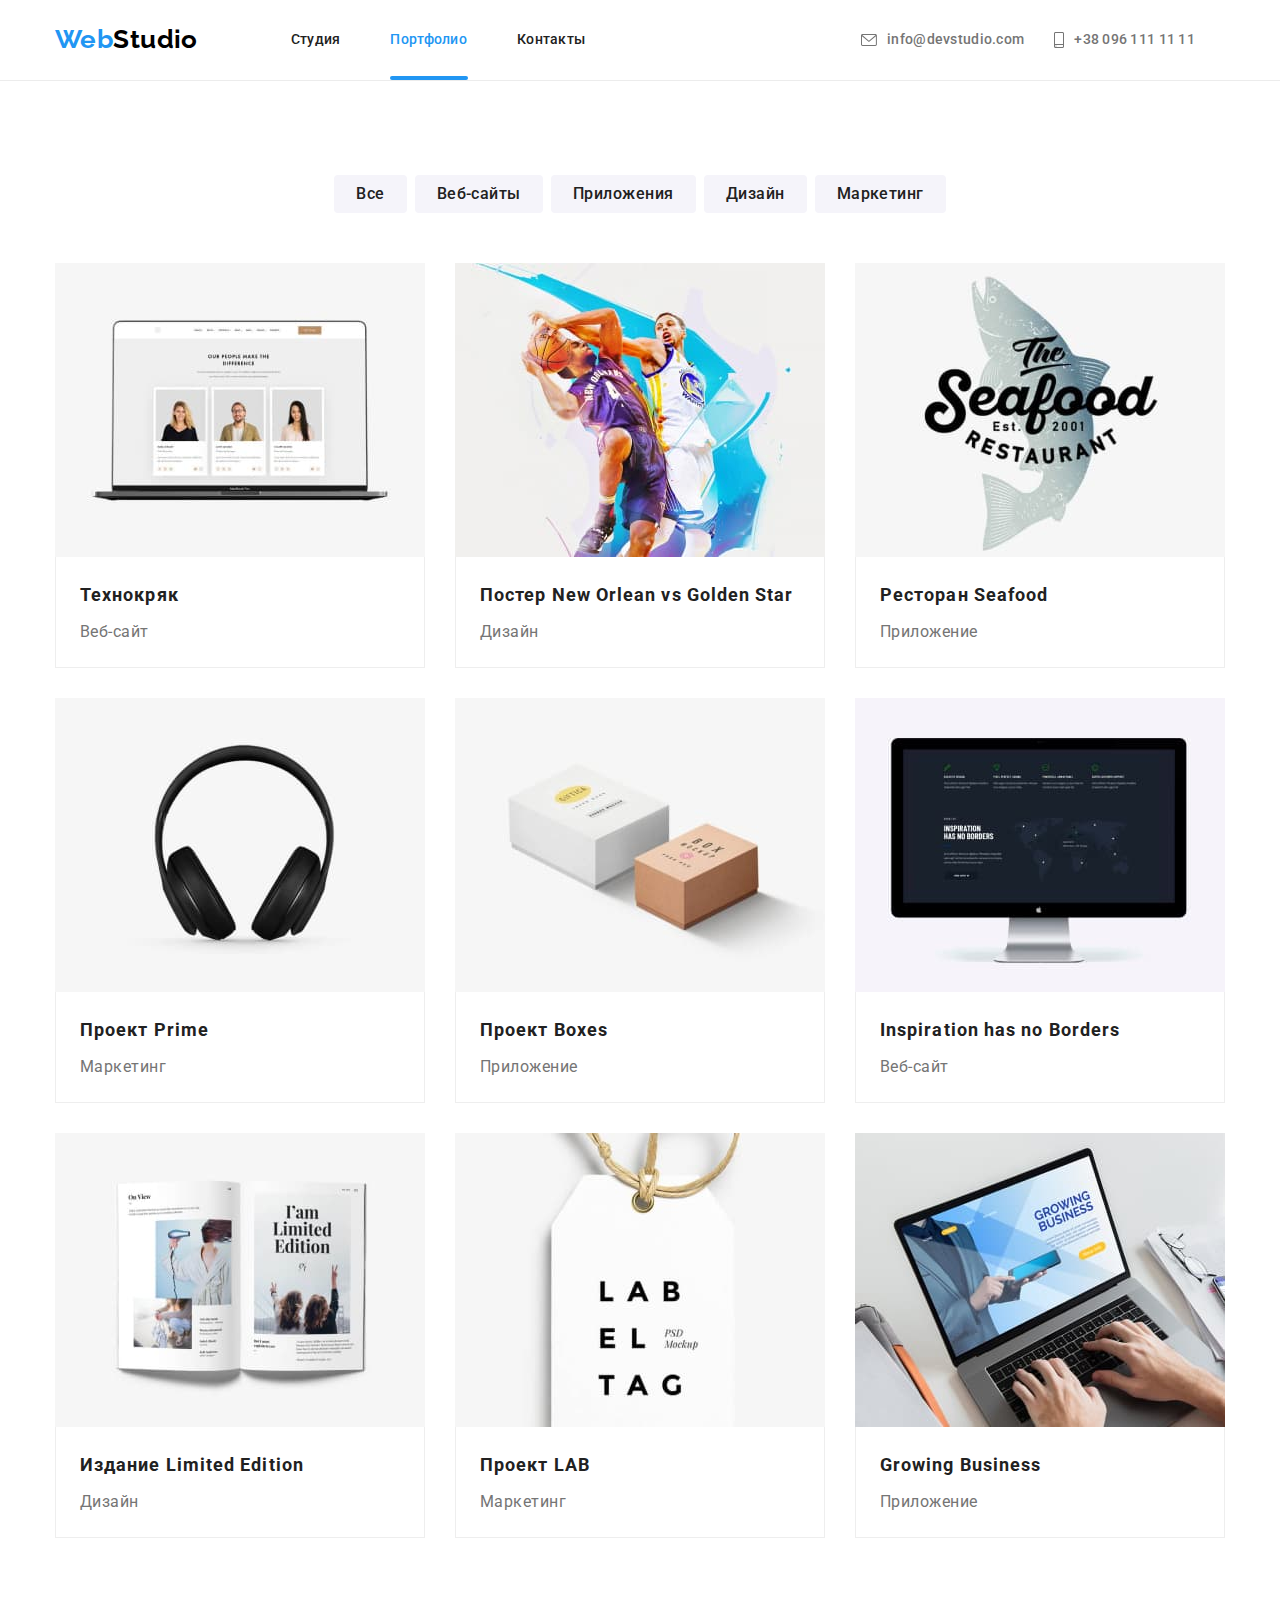
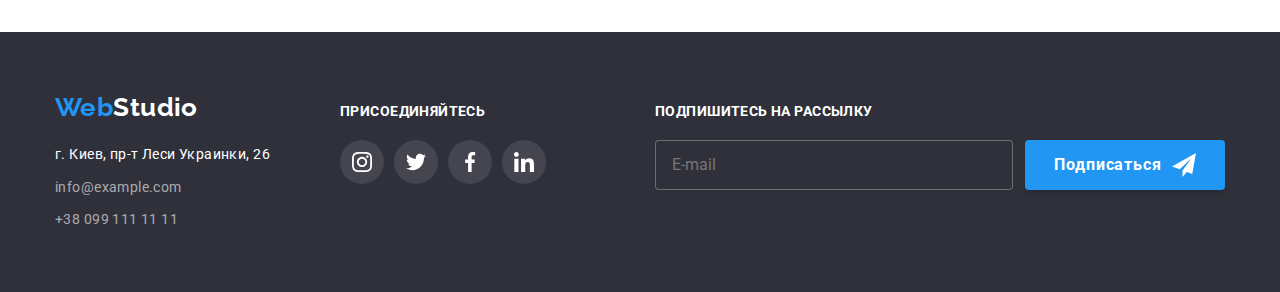
==== portfolio.html @ a8a28e5e "Update index.html portfolio.html" ====
<!DOCTYPE html>
<html lang="en">
  <head>
    <meta charset="UTF-8" />
    <meta http-equiv="X-UA-Compatible" content="IE=edge" />
    <meta name="viewport" content="width=device-width, initial-scale=1.0" />
    <title>Document</title>
    <link
      href="https://fonts.googleapis.com/css2?family=Raleway:wght@700&family=Roboto:wght@400;500;700;900&display=swap"
      rel="stylesheet"
    />
    <link
      rel="stylesheet"
      href="https://cdnjs.cloudflare.com/ajax/libs/modern-normalize/0.6.0/modern-normalize.min.css"
    />
    <link rel="stylesheet" href="./css/main.min.css" />
    <link rel="stylesheet" href="./css/styles.css" />
  </head>
  <body class="page">
    <!--Header-->
    <header class="page-header">
      <div class="container container-contacts">
        <nav class="header-nav">
          <a href="./index.html" class="logo-header-link link"
            ><span class="logo-web-word">Web</span><span class="logo-studio-word">Studio</span>
          </a>
          <ul class="site-nav-list list">
            <li class="site-item">
              <a href="./index.html" class="site-nav-link link">Студия</a>
            </li>
            <li class="site-item">
              <a
                href="./portfolio.html"
                class="site-nav-link portfolio-active-link portfolio-link link"
                >Портфолио</a
              >
            </li>
            <li class="site-item"><a href="#" class="site-nav-link link">Контакты</a></li>
          </ul>
        </nav>
        <ul class="our-contacts-list list">
          <li class="email-header-item">
            <a href="mailto:info@example.com" class="link-header-contacts link">
              <svg class="icon-contacts-header" width="16" height="12">
                <use href="./images/sprite.svg#icon-envelope"></use></svg
              >info@devstudio.com</a
            >
          </li>
          <li class="phone-header-item">
            <a href="tel:+380991111111" class="link-header-contacts link">
              <svg class="icon-contacts-header" width="10" height="16">
                <use href="./images/sprite.svg#icon-smartphone"></use></svg
              >+38 096 111 11 11</a
            >
          </li>
        </ul>
      </div>
    </header>
    <!--Main content-->
    <main>
      <section class="section">
        <div class="container">
          <h1 class="visually-hidden">Примеры работ</h1>
          <ul class="button-page-second-list list">
            <li>
              <button type="button" class="button-portfolio">Все</button>
            </li>
            <li>
              <button type="button" class="button-portfolio">Веб-сайты</button>
            </li>
            <li>
              <button type="button" class="button-portfolio button-shadow-portfolio">
                Приложения
              </button>
            </li>
            <li>
              <button type="button" class="button-portfolio button-shadow-portfolio">Дизайн</button>
            </li>
            <li>
              <button type="button" class="button-portfolio button-shadow-portfolio">
                Маркетинг
              </button>
            </li>
          </ul>
          <ul class="our-projects-list list">
            <li class="our-progects-pictures-item">
              <a class="our-projects-link link" href="#">
                <div class="our-projects-overlay">
                  <img src="./images/texnokryak.jpg" alt="our people" width="370" height="294" />
                  <p class="our-projects-thumb-text">
                    Ресурс предлагает комплексные предложения с разным уровнем функционала и
                    сервисов. Все это позволит посетителю получить исчерпывающие сведения о компании
                    или частном лице.
                  </p>
                </div>
                <div class="our-progects-pictures-wrapper">
                  <h2 class="section-title-page-second">Технокряк</h2>
                  <p class="our-projects-text">Веб-сайт</p>
                </div></a
              >
            </li>
            <li class="our-progects-pictures-item">
              <a class="our-projects-link link" href="#">
                <div class="our-projects-overlay">
                  <img
                    src="./images/poster-new-orlean.jpg"
                    alt="poster new orlean"
                    width="370"
                    height="294"
                  />
                  <p class="our-projects-thumb-text">
                    Ресурс предлагает комплексные предложения с разным уровнем функционала и
                    сервисов. Все это позволит посетителю получить исчерпывающие сведения о компании
                    или частном лице.
                  </p>
                </div>
                <div class="our-progects-pictures-wrapper">
                  <h2 class="section-title-page-second">Постер New Orlean vs Golden Star</h2>
                  <p class="our-projects-text">Дизайн</p>
                </div></a
              >
            </li>
            <li class="our-progects-pictures-item">
              <a class="our-projects-link link" href="#">
                <div class="our-projects-overlay">
                  <img
                    src="./images/sea-food.jpg"
                    alt="poster sea food restaurant"
                    width="370"
                    height="294"
                  />
                  <p class="our-projects-thumb-text">
                    Ресурс предлагает комплексные предложения с разным уровнем функционала и
                    сервисов. Все это позволит посетителю получить исчерпывающие сведения о компании
                    или частном лице.
                  </p>
                </div>
                <div class="our-progects-pictures-wrapper">
                  <h2 class="section-title-page-second">Ресторан Seafood</h2>
                  <p class="our-projects-text">Приложение</p>
                </div></a
              >
            </li>
            <li class="our-progects-pictures-item">
              <a class="our-projects-link link" href="#">
                <div class="our-projects-overlay">
                  <img src="./images/project-prime.jpg" alt="headphone" width="370" height="294" />
                  <p class="our-projects-thumb-text">
                    Ресурс предлагает комплексные предложения с разным уровнем функционала и
                    сервисов. Все это позволит посетителю получить исчерпывающие сведения о компании
                    или частном лице.
                  </p>
                </div>
                <div class="our-progects-pictures-wrapper">
                  <h2 class="section-title-page-second">Проект Prime</h2>
                  <p class="our-projects-text">Маркетинг</p>
                </div></a
              >
            </li>
            <li class="our-progects-pictures-item">
              <a class="our-projects-link link" href="#">
                <div class="our-projects-overlay">
                  <img src="./images/project-boxes.jpg" alt="boxes" width="370" height="294" />
                  <p class="our-projects-thumb-text">
                    Ресурс предлагает комплексные предложения с разным уровнем функционала и
                    сервисов. Все это позволит посетителю получить исчерпывающие сведения о компании
                    или частном лице.
                  </p>
                </div>
                <div class="our-progects-pictures-wrapper">
                  <h2 class="section-title-page-second">Проект Boxes</h2>
                  <p class="our-projects-text">Приложение</p>
                </div></a
              >
            </li>
            <li class="our-progects-pictures-item">
              <a class="our-projects-link link" href="#">
                <div class="our-projects-overlay">
                  <img
                    src="./images/inspirations.jpg"
                    alt="computer monitor"
                    width="370"
                    height="294"
                  />
                  <p class="our-projects-thumb-text">
                    Ресурс предлагает комплексные предложения с разным уровнем функционала и
                    сервисов. Все это позволит посетителю получить исчерпывающие сведения о компании
                    или частном лице.
                  </p>
                </div>
                <div class="our-progects-pictures-wrapper">
                  <h2 class="section-title-page-second">Inspiration has no Borders</h2>
                  <p class="our-projects-text">Веб-сайт</p>
                </div></a
              >
            </li>
            <li class="our-progects-pictures-item">
              <a class="our-projects-link link" href="#">
                <div class="our-projects-overlay">
                  <img
                    src="./images/limited-edition.jpg"
                    alt="limited edition"
                    width="370"
                    height="294"
                  />
                  <p class="our-projects-thumb-text">
                    Ресурс предлагает комплексные предложения с разным уровнем функционала и
                    сервисов. Все это позволит посетителю получить исчерпывающие сведения о компании
                    или частном лице.
                  </p>
                </div>
                <div class="our-progects-pictures-wrapper">
                  <h2 class="section-title-page-second">Издание Limited Edition</h2>
                  <p class="our-projects-text">Дизайн</p>
                </div></a
              >
            </li>
            <li class="our-progects-pictures-item">
              <a class="our-projects-link link" href="#">
                <div class="our-projects-overlay">
                  <img src="./images/project-lab.jpg" alt="lab el tag" width="370" height="294" />
                  <p class="our-projects-thumb-text">
                    Ресурс предлагает комплексные предложения с разным уровнем функционала и
                    сервисов. Все это позволит посетителю получить исчерпывающие сведения о компании
                    или частном лице.
                  </p>
                </div>
                <div class="our-progects-pictures-wrapper">
                  <h2 class="section-title-page-second">Проект LAB</h2>
                  <p class="our-projects-text">Маркетинг</p>
                </div></a
              >
            </li>
            <li class="our-progects-pictures-item">
              <a class="our-projects-link link" href="#">
                <div class="our-projects-overlay">
                  <img src="./images/growing-business.jpg" alt="laptop" width="370" height="294" />
                  <p class="our-projects-thumb-text">
                    Ресурс предлагает комплексные предложения с разным уровнем функционала и
                    сервисов. Все это позволит посетителю получить исчерпывающие сведения о компании
                    или частном лице.
                  </p>
                </div>
                <div class="our-progects-pictures-wrapper">
                  <h2 class="section-title-page-second">Growing Business</h2>
                  <p class="our-projects-text">Приложение</p>
                </div></a
              >
            </li>
          </ul>
        </div>
      </section>
    </main>
    <!--Footer-->
    <footer class="address">
      <div class="container footer-container">
        <div class="footer-contacts">
          <a href="./index.html" class="logo-footer-link"
            ><span class="logo-web-word-footer">Web</span
            ><span class="logo-studio-footer">Studio</span>
          </a>
          <address class="address-footer">
            <ul class="our-contacts-footer-list list">
              <li class="location-footer-item">
                <a
                  href="https://goo.gl/maps/Vx2QpGeJgKts4WJs9"
                  class="location-link"
                  target="_blank"
                  rel="noopener nofollow"
                  >г. Киев, пр-т Леси Украинки, 26</a
                >
              </li>
              <li class="location-footer-item">
                <a href="mailto:info@example.com" class="footer-link link">info@example.com</a>
              </li>
              <li class="location-footer-item">
                <a href="tel:+380991111111" class="footer-link link"> +38 099 111 11 11 </a>
              </li>
            </ul>
          </address>
        </div>
        <div class="join-social-links">
          <p class="join-title-footer">присоединяйтесь</p>
          <ul class="social-link-our-team-list list">
            <li class="social-link-our-team-item">
              <a class="social-link-team social-link-team-footer" href="#">
                <svg class="icons-links-team icons-links-team-footer">
                  <use href="./images/sprite.svg#icon-instagram"></use>
                </svg>
              </a>
            </li>
            <li class="social-link-our-team-item">
              <a class="social-link-team social-link-team-footer" href="#">
                <svg class="icons-links-team icons-links-team-footer">
                  <use href="./images/sprite.svg#icon-twitter"></use>
                </svg>
              </a>
            </li>
            <li class="social-link-our-team-item">
              <a class="social-link-team social-link-team-footer" href="#">
                <svg class="icons-links-team icons-links-team-footer">
                  <use href="./images/sprite.svg#icon-facebook"></use>
                </svg>
              </a>
            </li>
            <li class="social-link-our-team-item">
              <a class="social-link-team social-link-team-footer" href="#">
                <svg class="icons-links-team icons-links-team-footer">
                  <use href="./images/sprite.svg#icon-linkedin"></use>
                </svg>
              </a>
            </li>
          </ul>
        </div>
        <!--Footer form-->
        <div class="footer-form">
          <p class="footer-form-title">Подпишитесь на рассылку</p>
          <form class="footer-form-wrap">
            <input class="input-footer" type="text" placeholder="E-mail" required />
            <button class="btn-form-footer" type="submit">
              Подписаться
              <svg class="icon-btn-form-footer">
                <use href="./images/icons.svg#icon-plane"></use>
              </svg>
            </button>
          </form>
        </div>
        <!--/Footer form-->
      </div>
    </footer>
  </body>
</html>
---- css/main.min.css ----
:root{--primary-text-color: #757575;--title-text-color: #212121;--accent-text-color: #2196f3;--background-color: #ffffff;--background-color-second: #2f303a;--background-color-btn: #f5f4fa;--color-btn-portfolio: #212121;--color-tel-email: rgba(255, 255, 255, 0.6);--color-logo: #000000;--button-order-hover: #188ce8;--color-portfolio-projects: #eeeeee;--background-color-main: #e5e5e5;--backround-color-hero: #c4c4c4;--bgc-social-icons: #afb1b8;--timing-function: cubic-bezier(0.4, 0, 0.2, 1);--timing-duration: 250ms}.visually-hidden{position:absolute;width:1px;height:1px;margin:-1px;border:0;padding:0;white-space:nowrap;clip-path:inset(100%);clip:rect(0 0 0 0);overflow:hidden}body{background-color:var(--background-color);color:var(--primary-text-color);font-family:"Roboto",sans-serif;font-size:14px;letter-spacing:.03em}h1,h2,h3,h4,h5,h6,p{margin:0}img{display:block;max-width:100%}button{cursor:pointer}.list{list-style:none;padding-left:0px;margin:0px}.link{text-decoration:none;color:inherit}.section{padding-top:94px;padding-bottom:94px}.container{width:1200px;margin:0 auto;padding:0 15px}.container-contacts{display:flex}.button-order{transition:background-color var(--timing-duration) var(--timing-function);padding:10px 32px;min-width:200px;background-color:var(--accent-text-color);color:var(--background-color);font-family:inherit;font-weight:700;font-size:16px;line-height:1.87;align-items:center;text-align:center;letter-spacing:.06em;border:none;border-radius:4px;cursor:pointer}.button-order:hover,.button-order:focus{background-color:var(--button-order-hover);box-shadow:0px 4px 4px rgba(0,0,0,.15)}.button-page-second-list{display:flex;gap:8px;margin-bottom:50px;justify-content:center}.button-page-second-list .button-portfolio{transition:background-color var(--timing-duration) var(--timing-function),color var(--timing-duration) var(--timing-function),box-shadow var(--timing-duration) var(--timing-function);display:block;margin:0 auto;border:none;border-radius:4px;cursor:pointer;background-color:var(--background-color-btn);color:var(--color-btn-portfolio);padding:6px 22px;font-weight:500;font-size:16px;line-height:1.62;text-align:center;letter-spacing:.03em;border-radius:4px}.button-page-second-list .button-portfolio:hover,.button-page-second-list .button-portfolio:focus{background-color:var(--accent-text-color);color:var(--background-color);box-shadow:0px 3px 1px rgba(0,0,0,.1),0px 1px 2px rgba(0,0,0,.08),0px 2px 2px rgba(0,0,0,.12)}.form-btn-modal{transition:background-color var(--timing-duration) var(--timing-function);align-self:center;min-width:200px;height:50px;font-weight:700;font-size:16px;line-height:1.87;align-items:center;text-align:center;letter-spacing:.06em;color:var(--background-color);background-color:var(--accent-text-color);box-shadow:0px 4px 4px rgba(0,0,0,.15);border-radius:4px;cursor:pointer;border:none}.form-btn-modal:hover,.form-btn-modal:focus{background-color:var(--button-order-hover);box-shadow:0px 4px 4px rgba(0,0,0,.15)}.button-close{position:absolute;top:8px;right:8px;display:flex;justify-content:center;align-items:center;padding:0;width:30px;height:30px;background:var(--background-color);border:1px solid rgba(0,0,0,.1);border-radius:50%;cursor:pointer}.button-close:hover>.icon-close,.button-close:focus>.icon-close{fill:var(--accent-text-color)}.social-link-our-team-list{display:flex;justify-content:center;gap:10px}.social-link-our-team-list .social-link-team{display:flex;justify-content:center;align-items:center;width:44px;height:44px;color:var(--bgc-social-icons);border-radius:50%;cursor:pointer;transition:background-color var(--timing-duration) var(--timing-function),color var(--timing-duration) var(--timing-function)}.social-link-our-team-list .social-link-team:hover,.social-link-our-team-list .social-link-team:focus{background-color:var(--accent-text-color);color:var(--background-color)}.social-link-our-team-list .icons-links-team{width:20px;height:20px;fill:currentColor}.section-title-our-work,.section-title-our-team,.regular-clients-title{padding-top:0px;margin-bottom:50px;color:var(--title-text-color);font-weight:700;font-size:36px;line-height:1.16;text-align:center}.our-contacts-list{display:flex;margin-left:auto}.our-contacts-list .item:not(:last-child){margin-right:50px}.our-contacts-list .link-header-contacts{display:flex;align-items:center;padding-top:32px;padding-bottom:32px;font-weight:500;font-size:14px;line-height:1.14;text-decoration:none;letter-spacing:.02em;cursor:pointer}.link-header-contacts{color:var(--primary-text-color);margin-right:30px;transition:color var(--timing-duration) var(--timing-function)}.link-header-contacts:hover,.link-header-contacts:focus{color:var(--accent-text-color)}.icon-contacts-header{margin-right:10px;fill:currentColor}.icon-contacts-header:hover,.icon-contacts-header:focus{fill:currentColor;cursor:pointer}.footer-contacts{margin-right:70px}.our-contacts-footer-list{font-style:normal;font-weight:500;font-size:14px;line-height:1.14}.backdrop{position:fixed;top:0;left:0;width:100%;height:100%;background-color:rgba(0,0,0,.2);opacity:1;transition:opacity var(--timing-duration) var(--timing-function),visibility var(--timing-duration) var(--timing-function);z-index:100}.backdrop.is-hidden{opacity:0;visibility:hidden;pointer-events:none}.modal{position:absolute;top:50%;left:50%;min-height:581px;min-width:528px;padding:40px;background-color:var(--background-color);box-shadow:0px 1px 3px rgba(0,0,0,.12),0px 1px 1px rgba(0,0,0,.14),0px 2px 1px rgba(0,0,0,.2);border-radius:4px;transform:translate(-50%, -50%) scale(1);transition-property:transform,scale;transition-duration:2500ms;transition-timing-function:cubic-bezier(0.4, 0, 0.2, 1)}.modal .icon-close{transition:fill var(--timing-duration) var(--timing-function);width:18px;height:18px;fill:var(--color-logo)}.form-title{font-weight:700;font-size:20px;line-height:1.15;margin-bottom:12px;text-align:center;color:var(--color-btn-portfolio)}.form-modal{display:flex;flex-direction:column;position:absolute}.form-modal-field{transition:border-color var(--timing-duration) var(--timing-function);margin-bottom:10px}.form-modal-texarea{margin-bottom:20px}.form-modal-deskrip{top:0;left:0;display:flex;margin-bottom:4px;font-weight:400;font-size:12px;line-height:1.16;letter-spacing:.01em;color:var(--primary-text-color)}.form-modal-input-wrapper{position:relative;display:block}.form-modal-input{transition:color var(--timing-duration) var(--timing-function),border var(--timing-duration) var(--timing-function);margin:0;padding-left:42px;width:100%;height:40px;color:var(--color-logo);border:1px solid rgba(33,33,33,.2);border-radius:4px;cursor:pointer}.form-modal-field:focus-within .form-modal-input,.form-modal-field:hover .form-modal-input{outline:none;border-color:var(--accent-text-color)}.form-modal-massage{transition:border-color var(--timing-duration) var(--timing-function);width:100%;height:120px;font-weight:400;font-size:12px;padding:12px 16px;resize:none;line-height:1.16;letter-spacing:.01em;color:var(--color-logo);cursor:pointer;border:1px solid rgba(33,33,33,.2);border-radius:4px}.form-modal-massage::placeholder{color:rgba(117,117,117,.5)}.form-modal-texarea:focus-within .form-modal-massage,.form-modal-texarea:hover .form-modal-massage{outline:none;border-color:var(--accent-text-color)}.form-modal-input-icon{transition:fill var(--timing-duration) var(--timing-function);position:absolute;top:50%;left:12px;transform:translateY(-50%);display:block;width:18px;height:18px}.form-modal-field:focus-within .form-modal-input-icon,.form-modal-field:hover .form-modal-input-icon{fill:var(--accent-text-color)}.form-field-checkbox{display:flex;align-items:center;margin-bottom:30px;font-weight:400;font-size:14px;line-height:1.71}.form-field-checkbox::before{transition:background-color var(--timing-duration) var(--timing-function),background-image var(--timing-duration) var(--timing-function);content:"";width:16px;height:15px;margin-right:8px;border:1px solid var(--color-btn-portfolio);cursor:pointer}.form-modal-checkbox:checked+.form-field-checkbox::before{background-color:var(--accent-text-color);background-image:url(../images/icon-check.svg);border:none}.form-modal-checkbox:focus+.form-field-checkbox::before{outline:1px solid var(--accent-text-color)}.form-modal-checkbox{position:absolute}.form-conditions{color:var(--accent-text-color)}.footer-form-title{font-weight:700;font-size:14px;line-height:1.14;margin-bottom:20px;text-transform:uppercase;color:var(--background-color)}.footer-form-wrap{display:flex;gap:12px}.footer-form-wrap .input-footer{padding-left:16px;font-weight:400;font-size:16px;line-height:1.25;align-items:center;color:var(--color-logo);width:358px;height:50px;color:var(--background-color);background-color:var(--background-color-second);border:1px solid rgba(255,255,255,.3);border-radius:4px}.btn-form-footer{transition:background-color var(--timing-duration) var(--timing-function);display:flex;justify-content:center;align-items:center;gap:10px;width:200px;height:50px;font-weight:700;font-size:16px;line-height:1.87;align-items:center;text-align:center;letter-spacing:.06em;color:var(--background-color);background-color:var(--accent-text-color);box-shadow:0px 4px 4px rgba(0,0,0,.15);border-radius:4px;border:none;cursor:pointer}.btn-form-footer:hover,.btn-form-footer:focus{background-color:var(--button-order-hover);box-shadow:0px 4px 4px rgba(0,0,0,.15)}.btn-form-footer .icon-btn-form-footer{width:24px;height:24px}.logo-header-link{padding-top:24px;padding-bottom:25px;font-family:"Raleway";font-weight:700;font-size:26px;line-height:1.19;text-decoration:none}.logo-header-link .logo-web-word{color:var(--accent-text-color)}.logo-header-link .logo-studio-word{color:var(--color-logo)}.logo-footer-link{font-family:"Raleway";font-weight:700;font-size:26px;line-height:1.19;text-decoration:none;margin-bottom:20px}.logo-footer-link .logo-web-word-footer{color:var(--accent-text-color)}.logo-footer-link .logo-studio-footer{color:var(--background-color)}.site-nav-list{display:flex;margin-left:93px}.site-item:not(:last-child){margin-right:50px}.site-nav-link{transition:color var(--timing-duration) var(--timing-function);display:flex;align-items:center;padding-top:32px;padding-bottom:32px;font-weight:500;font-size:14px;line-height:1.14;color:var(--title-text-color);text-decoration:none;letter-spacing:.02em}.site-nav-link:hover,.site-nav-link:focus{color:var(--accent-text-color)}.studio-active-link,.portfolio-active-link{color:var(--accent-text-color)}.portfolio-link{position:relative}.portfolio-link::after{position:absolute;bottom:0;content:"";display:block;width:78px;height:4px;background-color:var(--accent-text-color);border-radius:2px;transition:opacity var(--timing-duration) var(--timing-function)}.studio-link{position:relative}.studio-link::after{position:absolute;bottom:0;content:"";display:block;width:48px;height:4px;background-color:var(--accent-text-color);border-radius:2px;transition:opacity var(--timing-duration) var(--timing-function)}.page-header{border-bottom:1px solid #ececec}.header-nav{display:flex}.hero{background-color:var(--background-color-second);padding-top:200px;padding-bottom:200px;text-align:center;background-color:var(--backround-color-hero);max-width:1600px;height:600px;margin-left:auto;margin-right:auto;background-image:linear-gradient(rgba(47, 48, 58, 0.4), rgba(47, 48, 58, 0.4)),url(../images/img-header-bgr.jpg);background-repeat:no-repeat;background-position:center;background-size:cover}.hero-title{width:696px;margin-bottom:30px;margin-left:auto;margin-right:auto;color:var(--background-color);font-weight:900;font-size:44px;line-height:1.36;text-align:center;letter-spacing:.06em;text-transform:uppercase}.our-benefits-list{display:flex;gap:30px}.our-benefits-item{flex-basis:calc((100% - 90px)/3);width:270px}.our-benefits-icons{display:flex;width:270px;height:120px;justify-content:center;align-items:center;background-color:var(--background-color-btn);border-radius:4px;margin-bottom:30px}.icons-benefits{width:70px;height:70px}.section-title{padding-top:0px;margin-bottom:10px;color:var(--title-text-color);font-style:Bold;font-size:14px;line-height:1.14;text-transform:uppercase}.our-benefits-text{font-weight:400;font-size:14px;line-height:1.71;letter-spacing:.03em}.our-work-section{padding-top:0px}.our-work-list{display:flex;gap:30px}.our-work-pictures-item{position:relative;flex-basis:calc((100% - 60px)/3);width:370px;height:294px}.our-work-text{position:absolute;bottom:0;width:370px;height:70px;display:flex;justify-content:center;align-items:center;background-image:linear-gradient(to right, rgba(47, 48, 58, 0.8), rgba(47, 48, 58, 0.8));font-weight:700;line-height:1.14;text-align:center;text-transform:uppercase;color:var(--background-color)}.team{background-color:var(--background-color-btn)}.team-list{display:flex;flex-wrap:wrap;gap:30px;font-weight:400;font-size:16px;line-height:1.18}.team-item{flex-basis:calc((100% - 90px)/4);box-shadow:0px 1px 3px rgba(0,0,0,.12),0px 1px 1px rgba(0,0,0,.14),0px 2px 1px rgba(0,0,0,.2);border-radius:0px 0px 4px 4px;background-color:var(--background-color)}.team-wrapper{padding-top:30px;padding-bottom:30px;text-align:center}.team-names{margin-bottom:10px;color:var(--title-text-color);font-weight:500;font-size:16px;line-height:1.18}.team-jobs{color:var(--primary-text-color);font-weight:400;font-size:16px;line-height:1.18;letter-spacing:.03em;margin-bottom:16px}.regulars-clients-list{display:flex;justify-content:center;gap:30px}.regular-clients-link{display:flex;justify-content:center;align-items:center;width:170px;height:92px;color:var(--bgc-social-icons);cursor:pointer;border:1px solid var(--bgc-social-icons);border-radius:4px;cursor:pointer;transition:border var(--timing-duration) var(--timing-function),color var(--timing-duration) var(--timing-function)}.regular-clients-link:hover,.regular-clients-link:focus{color:var(--accent-text-color);border:1px solid var(--accent-text-color)}.icons-regular-clients{width:106px;height:60px;fill:currentColor;transition:fill var(--timing-duration)}.section-title-page-second{margin-bottom:4px;color:var(--title-text-color);font-weight:700;font-size:18px;line-height:2;letter-spacing:.06em}.our-projects-list{display:flex;flex-wrap:wrap;gap:30px}.our-projects-text{color:var(--primary-text-color);font-weight:400;font-size:16px;line-height:1.87;letter-spacing:.03em}.our-progects-pictures-item{width:370px}.our-progects-pictures-wrapper{padding-top:20px;padding-bottom:20px;padding-right:24px;padding-left:24px;align-items:center;border:1px solid var(--color-portfolio-projects);border-top:none}.our-projects-overlay{position:relative;overflow:hidden}.our-projects-thumb-text{position:absolute;top:0;left:0;transform:translateY(100%);transition:transform var(--timing-duration) var(--timing-function);width:370px;padding:63px 24px;font-weight:400;font-size:18px;line-height:1.56;color:var(--background-color);background-color:rgba(33,150,243,.9)}.our-projects-link:hover .our-projects-thumb-text,.our-projects-link:focus .our-projects-thumb-text{transform:translateY(0)}.our-projects-link{display:block}.our-projects-link:hover,.our-projects-link:focus{box-shadow:0px 1px 1px rgba(0,0,0,.12),0px 4px 4px rgba(0,0,0,.06),1px 4px 6px rgba(0,0,0,.16)}.footer-container{display:flex;align-items:baseline}.address{padding-top:60px;padding-bottom:60px;background-color:var(--background-color-second);font-style:normal}.address-footer{display:flex;margin-top:20px}.location-footer-item:not(:last-child){margin-bottom:9px}.location-link{color:var(--background-color);font-weight:400;font-size:14px;line-height:1.71;text-decoration:none}.footer-link{transition:color var(--timing-duration) var(--timing-function);color:var(--color-tel-email);font-style:normal;font-weight:400;font-size:14px;line-height:1.71;text-decoration:none}.footer-link:hover,.footer-link:focus{color:var(--accent-text-color)}.join-title-footer{color:var(--background-color);font-style:normal;font-weight:700;font-size:14px;line-height:1.14;letter-spacing:.03em;text-transform:uppercase;text-decoration:none;margin-bottom:20px}.social-link-team-footer{background-color:rgba(255,255,255,.1);transition:background-color var(--timing-duration) var(--timing-function)}.social-link-team-footer .icons-links-team-footer{fill:var(--background-color)}.join-social-links{margin-right:auto}/*# sourceMappingURL=main.min.css.map */
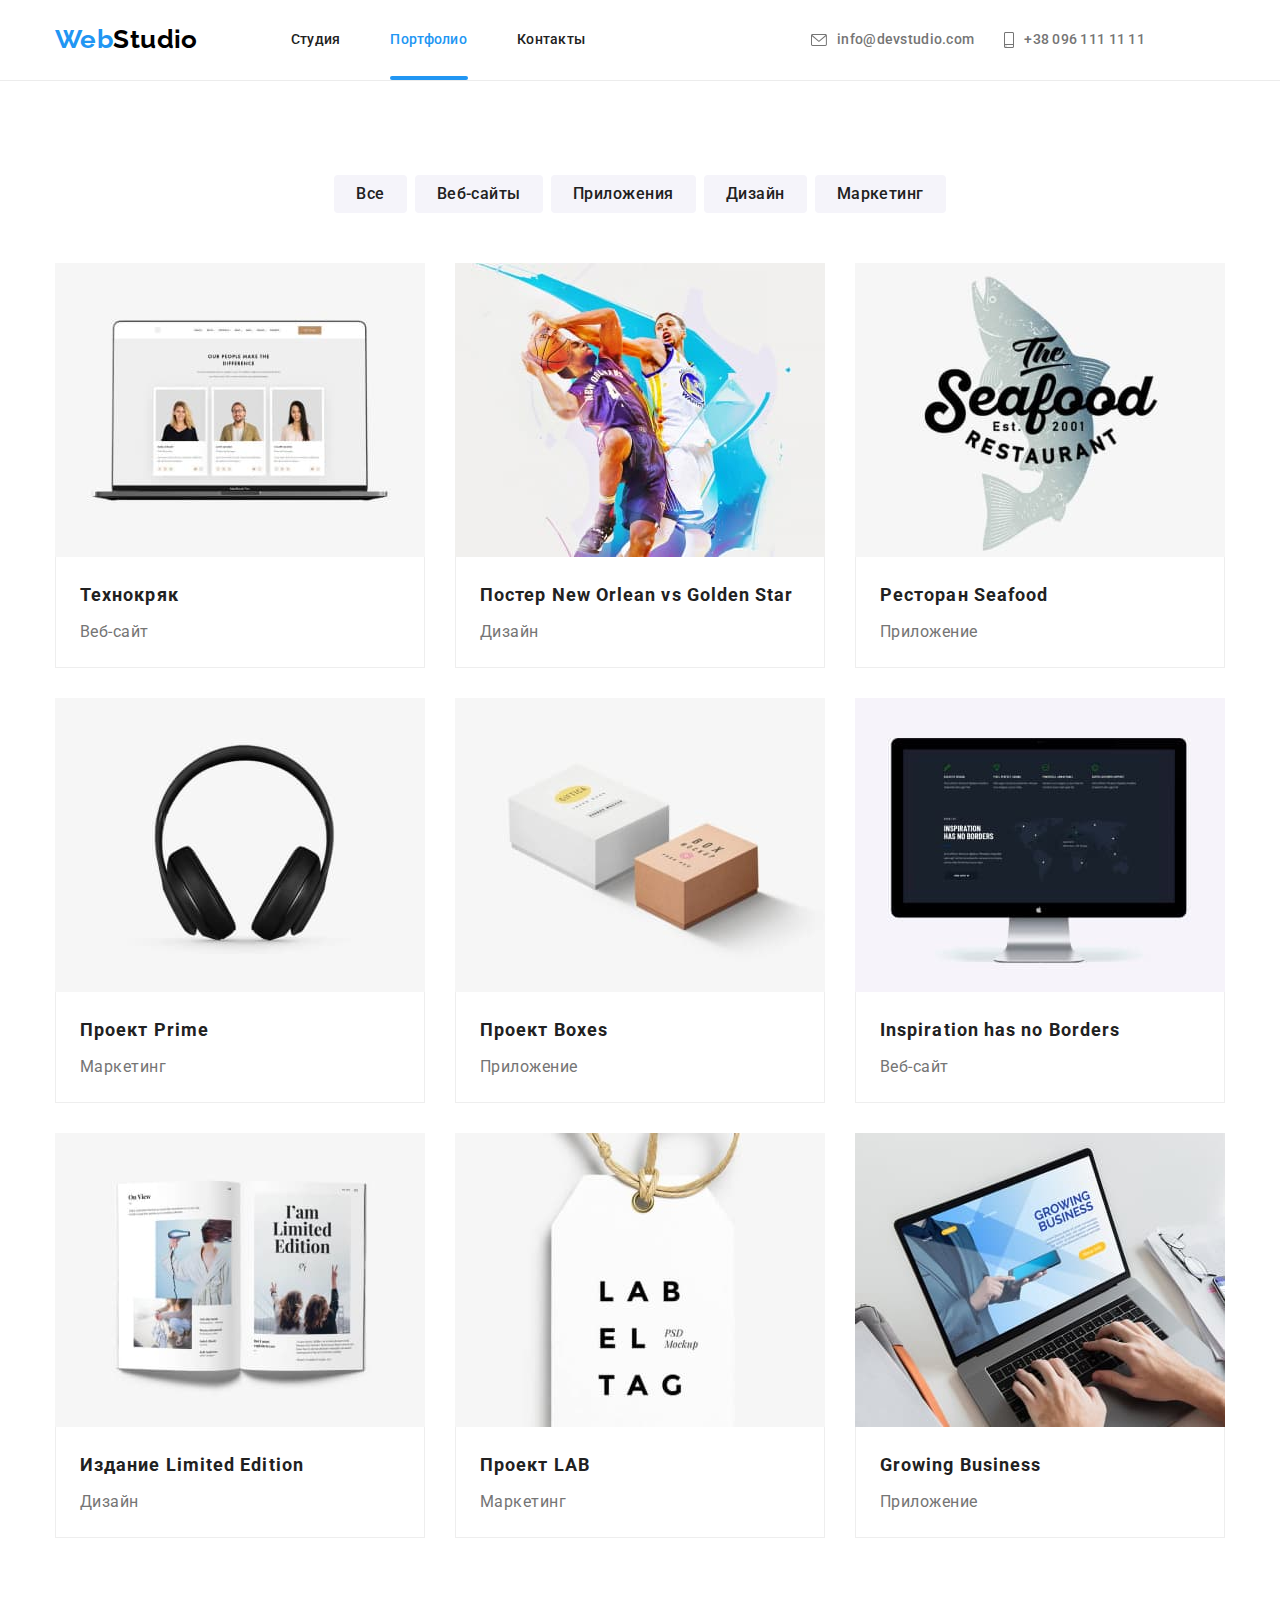
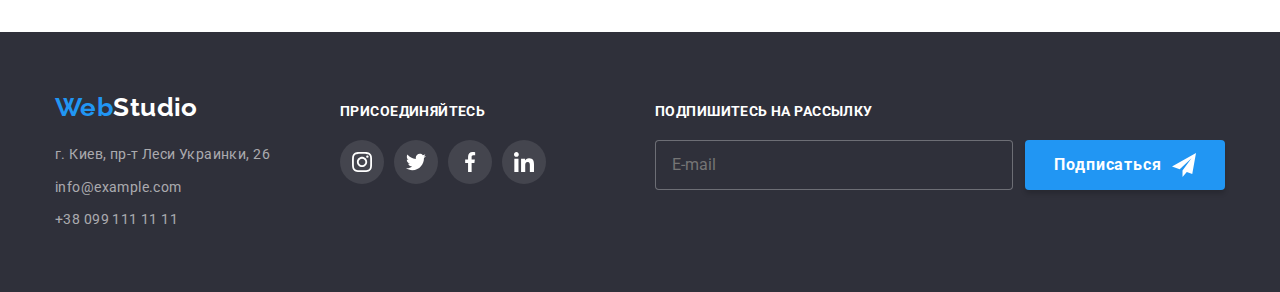
==== commit 4ce5f17b: "Update index.html portfolio.html" ====
--- a/portfolio.html
+++ b/portfolio.html
@@ -21,34 +21,33 @@
     <header class="page-header">
       <div class="container container-contacts">
         <nav class="header-nav">
-          <a href="./index.html" class="logo-header-link link"
-            ><span class="logo-web-word">Web</span><span class="logo-studio-word">Studio</span>
+          <a class="logo-header-link link" href="./index.html" 
+            ><span class="logo-header-link__web-word">Web</span><span class="logo-header-link__studio-word">Studio</span>
           </a>
-          <ul class="site-nav-list list">
-            <li class="site-item">
-              <a href="./index.html" class="site-nav-link link">Студия</a>
-            </li>
-            <li class="site-item">
-              <a
-                href="./portfolio.html"
-                class="site-nav-link portfolio-active-link portfolio-link link"
-                >Портфолио</a
-              >
-            </li>
-            <li class="site-item"><a href="#" class="site-nav-link link">Контакты</a></li>
+          <ul class="site-nav-list page-header__site-nav-list  list">
+            <li class="site-nav-list__item">
+              <a class="site-nav-list__link link" href="./index.html" 
+                >Студия</a
+              >
+            </li>
+            <li class="site-nav-list__item">
+              <a class="site-nav-list__link portfolio-link site-nav-list__link_portfolio_active link" href="./portfolio.html" >Портфолио</a>
+            </li>
+            <li class="site-nav-list__item">
+              <a class="site-nav-list__link link" href="#" >Контакты</a></li>
           </ul>
         </nav>
-        <ul class="our-contacts-list list">
-          <li class="email-header-item">
-            <a href="mailto:info@example.com" class="link-header-contacts link">
-              <svg class="icon-contacts-header" width="16" height="12">
+        <ul class="our-contacts-list page-header__our-contacts-list list">
+          <li class="our-contacts-list__item">
+            <a class="our-contacts-list__link link href="mailto:info@example.com" ">
+              <svg class="our-contacts-list__icon" width="16" height="12">
                 <use href="./images/sprite.svg#icon-envelope"></use></svg
               >info@devstudio.com</a
             >
           </li>
-          <li class="phone-header-item">
-            <a href="tel:+380991111111" class="link-header-contacts link">
-              <svg class="icon-contacts-header" width="10" height="16">
+          <li class="our-contacts-list__item">
+            <a class="our-contacts-list__link link" href="tel:+380991111111" >
+              <svg class="our-contacts-list__icon" width="10" height="16">
                 <use href="./images/sprite.svg#icon-smartphone"></use></svg
               >+38 096 111 11 11</a
             >
@@ -61,30 +60,31 @@
       <section class="section">
         <div class="container">
           <h1 class="visually-hidden">Примеры работ</h1>
-          <ul class="button-page-second-list list">
-            <li>
-              <button type="button" class="button-portfolio">Все</button>
-            </li>
-            <li>
-              <button type="button" class="button-portfolio">Веб-сайты</button>
-            </li>
-            <li>
-              <button type="button" class="button-portfolio button-shadow-portfolio">
+          <ul class="button-portfolio-list list">
+            <li>
+              <button class="button-portfolio" type="button" >Все</button>
+            </li>
+            <li>
+              <button class="button-portfolio" type="button" >Веб-сайты</button>
+            </li>
+            <li>
+              <button class="button-portfolio" type="button" >
                 Приложения
               </button>
             </li>
             <li>
-              <button type="button" class="button-portfolio button-shadow-portfolio">Дизайн</button>
-            </li>
-            <li>
-              <button type="button" class="button-portfolio button-shadow-portfolio">
+              <button class="button-portfolio" type="button" >Дизайн</button>
+            </li>
+            <li>
+              <button class="button-portfolio" type="button" >
                 Маркетинг
               </button>
             </li>
           </ul>
+          
           <ul class="our-projects-list list">
-            <li class="our-progects-pictures-item">
-              <a class="our-projects-link link" href="#">
+            <li class="our-projects-list__item">
+              <a class="our-projects-list__link link" href="#">
                 <div class="our-projects-overlay">
                   <img src="./images/texnokryak.jpg" alt="our people" width="370" height="294" />
                   <p class="our-projects-thumb-text">
@@ -99,8 +99,8 @@
                 </div></a
               >
             </li>
-            <li class="our-progects-pictures-item">
-              <a class="our-projects-link link" href="#">
+            <li class="our-projects-list__item">
+              <a class="our-projects-list__link link" href="#">
                 <div class="our-projects-overlay">
                   <img
                     src="./images/poster-new-orlean.jpg"
@@ -120,8 +120,8 @@
                 </div></a
               >
             </li>
-            <li class="our-progects-pictures-item">
-              <a class="our-projects-link link" href="#">
+            <li class="our-projects-list__item">
+              <a class="our-projects-list__link link" href="#">
                 <div class="our-projects-overlay">
                   <img
                     src="./images/sea-food.jpg"
@@ -141,8 +141,8 @@
                 </div></a
               >
             </li>
-            <li class="our-progects-pictures-item">
-              <a class="our-projects-link link" href="#">
+            <li class="our-projects-list__item">
+              <a class="our-projects-list__link link" href="#">
                 <div class="our-projects-overlay">
                   <img src="./images/project-prime.jpg" alt="headphone" width="370" height="294" />
                   <p class="our-projects-thumb-text">
@@ -157,8 +157,8 @@
                 </div></a
               >
             </li>
-            <li class="our-progects-pictures-item">
-              <a class="our-projects-link link" href="#">
+            <li class="our-projects-list__item">
+              <a class="our-projects-list__link link" href="#">
                 <div class="our-projects-overlay">
                   <img src="./images/project-boxes.jpg" alt="boxes" width="370" height="294" />
                   <p class="our-projects-thumb-text">
@@ -173,8 +173,8 @@
                 </div></a
               >
             </li>
-            <li class="our-progects-pictures-item">
-              <a class="our-projects-link link" href="#">
+            <li class="our-projects-list__item">
+              <a class="our-projects-list__link link" href="#">
                 <div class="our-projects-overlay">
                   <img
                     src="./images/inspirations.jpg"
@@ -194,8 +194,8 @@
                 </div></a
               >
             </li>
-            <li class="our-progects-pictures-item">
-              <a class="our-projects-link link" href="#">
+            <li class="our-projects-list__item">
+              <a class="our-projects-list__link link" href="#">
                 <div class="our-projects-overlay">
                   <img
                     src="./images/limited-edition.jpg"
@@ -215,8 +215,8 @@
                 </div></a
               >
             </li>
-            <li class="our-progects-pictures-item">
-              <a class="our-projects-link link" href="#">
+            <li class="our-projects-list__item">
+              <a class="our-projects-list__link link" href="#">
                 <div class="our-projects-overlay">
                   <img src="./images/project-lab.jpg" alt="lab el tag" width="370" height="294" />
                   <p class="our-projects-thumb-text">
@@ -231,8 +231,8 @@
                 </div></a
               >
             </li>
-            <li class="our-progects-pictures-item">
-              <a class="our-projects-link link" href="#">
+            <li class="our-projects-list__item">
+              <a class="our-projects-list__link link" href="#">
                 <div class="our-projects-overlay">
                   <img src="./images/growing-business.jpg" alt="laptop" width="370" height="294" />
                   <p class="our-projects-thumb-text">
@@ -255,57 +255,56 @@
     <footer class="address">
       <div class="container footer-container">
         <div class="footer-contacts">
-          <a href="./index.html" class="logo-footer-link"
-            ><span class="logo-web-word-footer">Web</span
-            ><span class="logo-studio-footer">Studio</span>
+          <a class="logo-footer-link" href="./index.html" 
+            ><span class="logo-footer-link__web-word">Web</span
+            ><span class="logo-footer-link__studio-word">Studio</span>
           </a>
           <address class="address-footer">
             <ul class="our-contacts-footer-list list">
-              <li class="location-footer-item">
-                <a
+              <li class="our-contacts-footer-list__item">
+                <a class="our-contacts-footer-list__link"
                   href="https://goo.gl/maps/Vx2QpGeJgKts4WJs9"
-                  class="location-link"
                   target="_blank"
                   rel="noopener nofollow"
                   >г. Киев, пр-т Леси Украинки, 26</a
                 >
               </li>
-              <li class="location-footer-item">
-                <a href="mailto:info@example.com" class="footer-link link">info@example.com</a>
+              <li class="our-contacts-footer-list__item">
+                <a class="our-contacts-footer-list__link link" href="mailto:info@example.com">info@example.com</a>
               </li>
-              <li class="location-footer-item">
-                <a href="tel:+380991111111" class="footer-link link"> +38 099 111 11 11 </a>
+              <li class="our-contacts-footer-list__item">
+                <a class="our-contacts-footer-list__link link" href="tel:+380991111111" > +38 099 111 11 11 </a>
               </li>
             </ul>
           </address>
         </div>
-        <div class="join-social-links">
+        <div class="social-link-footer">
           <p class="join-title-footer">присоединяйтесь</p>
-          <ul class="social-link-our-team-list list">
-            <li class="social-link-our-team-item">
-              <a class="social-link-team social-link-team-footer" href="#">
-                <svg class="icons-links-team icons-links-team-footer">
+          <ul class="social-link-list list">
+            <li class="social-link-list__item">
+              <a class="social-link-list__link social-link-list__link_color_footer" href="#">
+                <svg class="social-link-list__icon icons-links-team-footer">
                   <use href="./images/sprite.svg#icon-instagram"></use>
                 </svg>
               </a>
             </li>
-            <li class="social-link-our-team-item">
-              <a class="social-link-team social-link-team-footer" href="#">
-                <svg class="icons-links-team icons-links-team-footer">
+            <li class="social-link-list__item">
+              <a class="social-link-list__link social-link-list__link_color_footer" href="#">
+                <svg class="social-link-list__icon icons-links-team-footer">
                   <use href="./images/sprite.svg#icon-twitter"></use>
                 </svg>
               </a>
             </li>
-            <li class="social-link-our-team-item">
-              <a class="social-link-team social-link-team-footer" href="#">
-                <svg class="icons-links-team icons-links-team-footer">
+            <li class="social-link-list__item">
+              <a class="social-link-list__link social-link-list__link_color_footer" href="#">
+                <svg class="social-link-list__icon icons-links-team-footer">
                   <use href="./images/sprite.svg#icon-facebook"></use>
                 </svg>
               </a>
             </li>
-            <li class="social-link-our-team-item">
-              <a class="social-link-team social-link-team-footer" href="#">
-                <svg class="icons-links-team icons-links-team-footer">
+            <li class="social-link-list__item">
+              <a class="social-link-list__link social-link-list__link_color_footer" href="#">
+                <svg class="social-link-list__icon icons-links-team-footer">
                   <use href="./images/sprite.svg#icon-linkedin"></use>
                 </svg>
               </a>
@@ -316,10 +315,10 @@
         <div class="footer-form">
           <p class="footer-form-title">Подпишитесь на рассылку</p>
           <form class="footer-form-wrap">
-            <input class="input-footer" type="text" placeholder="E-mail" required />
+            <input class="footer-form-wrap__input" type="text" placeholder="E-mail" required />
             <button class="btn-form-footer" type="submit">
               Подписаться
-              <svg class="icon-btn-form-footer">
+              <svg class="btn-form-footer__icon">
                 <use href="./images/icons.svg#icon-plane"></use>
               </svg>
             </button>
--- a/css/main.min.css
+++ b/css/main.min.css
@@ -1 +1 @@
-:root{--primary-text-color: #757575;--title-text-color: #212121;--accent-text-color: #2196f3;--background-color: #ffffff;--background-color-second: #2f303a;--background-color-btn: #f5f4fa;--color-btn-portfolio: #212121;--color-tel-email: rgba(255, 255, 255, 0.6);--color-logo: #000000;--button-order-hover: #188ce8;--color-portfolio-projects: #eeeeee;--background-color-main: #e5e5e5;--backround-color-hero: #c4c4c4;--bgc-social-icons: #afb1b8;--timing-function: cubic-bezier(0.4, 0, 0.2, 1);--timing-duration: 250ms}.visually-hidden{position:absolute;width:1px;height:1px;margin:-1px;border:0;padding:0;white-space:nowrap;clip-path:inset(100%);clip:rect(0 0 0 0);overflow:hidden}body{background-color:var(--background-color);color:var(--primary-text-color);font-family:"Roboto",sans-serif;font-size:14px;letter-spacing:.03em}h1,h2,h3,h4,h5,h6,p{margin:0}img{display:block;max-width:100%}button{cursor:pointer}.list{list-style:none;padding-left:0px;margin:0px}.link{text-decoration:none;color:inherit}.section{padding-top:94px;padding-bottom:94px}.container{width:1200px;margin:0 auto;padding:0 15px}.container-contacts{display:flex}.button-order{transition:background-color var(--timing-duration) var(--timing-function);padding:10px 32px;min-width:200px;background-color:var(--accent-text-color);color:var(--background-color);font-family:inherit;font-weight:700;font-size:16px;line-height:1.87;align-items:center;text-align:center;letter-spacing:.06em;border:none;border-radius:4px;cursor:pointer}.button-order:hover,.button-order:focus{background-color:var(--button-order-hover);box-shadow:0px 4px 4px rgba(0,0,0,.15)}.button-page-second-list{display:flex;gap:8px;margin-bottom:50px;justify-content:center}.button-page-second-list .button-portfolio{transition:background-color var(--timing-duration) var(--timing-function),color var(--timing-duration) var(--timing-function),box-shadow var(--timing-duration) var(--timing-function);display:block;margin:0 auto;border:none;border-radius:4px;cursor:pointer;background-color:var(--background-color-btn);color:var(--color-btn-portfolio);padding:6px 22px;font-weight:500;font-size:16px;line-height:1.62;text-align:center;letter-spacing:.03em;border-radius:4px}.button-page-second-list .button-portfolio:hover,.button-page-second-list .button-portfolio:focus{background-color:var(--accent-text-color);color:var(--background-color);box-shadow:0px 3px 1px rgba(0,0,0,.1),0px 1px 2px rgba(0,0,0,.08),0px 2px 2px rgba(0,0,0,.12)}.form-btn-modal{transition:background-color var(--timing-duration) var(--timing-function);align-self:center;min-width:200px;height:50px;font-weight:700;font-size:16px;line-height:1.87;align-items:center;text-align:center;letter-spacing:.06em;color:var(--background-color);background-color:var(--accent-text-color);box-shadow:0px 4px 4px rgba(0,0,0,.15);border-radius:4px;cursor:pointer;border:none}.form-btn-modal:hover,.form-btn-modal:focus{background-color:var(--button-order-hover);box-shadow:0px 4px 4px rgba(0,0,0,.15)}.button-close{position:absolute;top:8px;right:8px;display:flex;justify-content:center;align-items:center;padding:0;width:30px;height:30px;background:var(--background-color);border:1px solid rgba(0,0,0,.1);border-radius:50%;cursor:pointer}.button-close:hover>.icon-close,.button-close:focus>.icon-close{fill:var(--accent-text-color)}.social-link-our-team-list{display:flex;justify-content:center;gap:10px}.social-link-our-team-list .social-link-team{display:flex;justify-content:center;align-items:center;width:44px;height:44px;color:var(--bgc-social-icons);border-radius:50%;cursor:pointer;transition:background-color var(--timing-duration) var(--timing-function),color var(--timing-duration) var(--timing-function)}.social-link-our-team-list .social-link-team:hover,.social-link-our-team-list .social-link-team:focus{background-color:var(--accent-text-color);color:var(--background-color)}.social-link-our-team-list .icons-links-team{width:20px;height:20px;fill:currentColor}.section-title-our-work,.section-title-our-team,.regular-clients-title{padding-top:0px;margin-bottom:50px;color:var(--title-text-color);font-weight:700;font-size:36px;line-height:1.16;text-align:center}.our-contacts-list{display:flex;margin-left:auto}.our-contacts-list .item:not(:last-child){margin-right:50px}.our-contacts-list .link-header-contacts{display:flex;align-items:center;padding-top:32px;padding-bottom:32px;font-weight:500;font-size:14px;line-height:1.14;text-decoration:none;letter-spacing:.02em;cursor:pointer}.link-header-contacts{color:var(--primary-text-color);margin-right:30px;transition:color var(--timing-duration) var(--timing-function)}.link-header-contacts:hover,.link-header-contacts:focus{color:var(--accent-text-color)}.icon-contacts-header{margin-right:10px;fill:currentColor}.icon-contacts-header:hover,.icon-contacts-header:focus{fill:currentColor;cursor:pointer}.footer-contacts{margin-right:70px}.our-contacts-footer-list{font-style:normal;font-weight:500;font-size:14px;line-height:1.14}.backdrop{position:fixed;top:0;left:0;width:100%;height:100%;background-color:rgba(0,0,0,.2);opacity:1;transition:opacity var(--timing-duration) var(--timing-function),visibility var(--timing-duration) var(--timing-function);z-index:100}.backdrop.is-hidden{opacity:0;visibility:hidden;pointer-events:none}.modal{position:absolute;top:50%;left:50%;min-height:581px;min-width:528px;padding:40px;background-color:var(--background-color);box-shadow:0px 1px 3px rgba(0,0,0,.12),0px 1px 1px rgba(0,0,0,.14),0px 2px 1px rgba(0,0,0,.2);border-radius:4px;transform:translate(-50%, -50%) scale(1);transition-property:transform,scale;transition-duration:2500ms;transition-timing-function:cubic-bezier(0.4, 0, 0.2, 1)}.modal .icon-close{transition:fill var(--timing-duration) var(--timing-function);width:18px;height:18px;fill:var(--color-logo)}.form-title{font-weight:700;font-size:20px;line-height:1.15;margin-bottom:12px;text-align:center;color:var(--color-btn-portfolio)}.form-modal{display:flex;flex-direction:column;position:absolute}.form-modal-field{transition:border-color var(--timing-duration) var(--timing-function);margin-bottom:10px}.form-modal-texarea{margin-bottom:20px}.form-modal-deskrip{top:0;left:0;display:flex;margin-bottom:4px;font-weight:400;font-size:12px;line-height:1.16;letter-spacing:.01em;color:var(--primary-text-color)}.form-modal-input-wrapper{position:relative;display:block}.form-modal-input{transition:color var(--timing-duration) var(--timing-function),border var(--timing-duration) var(--timing-function);margin:0;padding-left:42px;width:100%;height:40px;color:var(--color-logo);border:1px solid rgba(33,33,33,.2);border-radius:4px;cursor:pointer}.form-modal-field:focus-within .form-modal-input,.form-modal-field:hover .form-modal-input{outline:none;border-color:var(--accent-text-color)}.form-modal-massage{transition:border-color var(--timing-duration) var(--timing-function);width:100%;height:120px;font-weight:400;font-size:12px;padding:12px 16px;resize:none;line-height:1.16;letter-spacing:.01em;color:var(--color-logo);cursor:pointer;border:1px solid rgba(33,33,33,.2);border-radius:4px}.form-modal-massage::placeholder{color:rgba(117,117,117,.5)}.form-modal-texarea:focus-within .form-modal-massage,.form-modal-texarea:hover .form-modal-massage{outline:none;border-color:var(--accent-text-color)}.form-modal-input-icon{transition:fill var(--timing-duration) var(--timing-function);position:absolute;top:50%;left:12px;transform:translateY(-50%);display:block;width:18px;height:18px}.form-modal-field:focus-within .form-modal-input-icon,.form-modal-field:hover .form-modal-input-icon{fill:var(--accent-text-color)}.form-field-checkbox{display:flex;align-items:center;margin-bottom:30px;font-weight:400;font-size:14px;line-height:1.71}.form-field-checkbox::before{transition:background-color var(--timing-duration) var(--timing-function),background-image var(--timing-duration) var(--timing-function);content:"";width:16px;height:15px;margin-right:8px;border:1px solid var(--color-btn-portfolio);cursor:pointer}.form-modal-checkbox:checked+.form-field-checkbox::before{background-color:var(--accent-text-color);background-image:url(../images/icon-check.svg);border:none}.form-modal-checkbox:focus+.form-field-checkbox::before{outline:1px solid var(--accent-text-color)}.form-modal-checkbox{position:absolute}.form-conditions{color:var(--accent-text-color)}.footer-form-title{font-weight:700;font-size:14px;line-height:1.14;margin-bottom:20px;text-transform:uppercase;color:var(--background-color)}.footer-form-wrap{display:flex;gap:12px}.footer-form-wrap .input-footer{padding-left:16px;font-weight:400;font-size:16px;line-height:1.25;align-items:center;color:var(--color-logo);width:358px;height:50px;color:var(--background-color);background-color:var(--background-color-second);border:1px solid rgba(255,255,255,.3);border-radius:4px}.btn-form-footer{transition:background-color var(--timing-duration) var(--timing-function);display:flex;justify-content:center;align-items:center;gap:10px;width:200px;height:50px;font-weight:700;font-size:16px;line-height:1.87;align-items:center;text-align:center;letter-spacing:.06em;color:var(--background-color);background-color:var(--accent-text-color);box-shadow:0px 4px 4px rgba(0,0,0,.15);border-radius:4px;border:none;cursor:pointer}.btn-form-footer:hover,.btn-form-footer:focus{background-color:var(--button-order-hover);box-shadow:0px 4px 4px rgba(0,0,0,.15)}.btn-form-footer .icon-btn-form-footer{width:24px;height:24px}.logo-header-link{padding-top:24px;padding-bottom:25px;font-family:"Raleway";font-weight:700;font-size:26px;line-height:1.19;text-decoration:none}.logo-header-link .logo-web-word{color:var(--accent-text-color)}.logo-header-link .logo-studio-word{color:var(--color-logo)}.logo-footer-link{font-family:"Raleway";font-weight:700;font-size:26px;line-height:1.19;text-decoration:none;margin-bottom:20px}.logo-footer-link .logo-web-word-footer{color:var(--accent-text-color)}.logo-footer-link .logo-studio-footer{color:var(--background-color)}.site-nav-list{display:flex;margin-left:93px}.site-item:not(:last-child){margin-right:50px}.site-nav-link{transition:color var(--timing-duration) var(--timing-function);display:flex;align-items:center;padding-top:32px;padding-bottom:32px;font-weight:500;font-size:14px;line-height:1.14;color:var(--title-text-color);text-decoration:none;letter-spacing:.02em}.site-nav-link:hover,.site-nav-link:focus{color:var(--accent-text-color)}.studio-active-link,.portfolio-active-link{color:var(--accent-text-color)}.portfolio-link{position:relative}.portfolio-link::after{position:absolute;bottom:0;content:"";display:block;width:78px;height:4px;background-color:var(--accent-text-color);border-radius:2px;transition:opacity var(--timing-duration) var(--timing-function)}.studio-link{position:relative}.studio-link::after{position:absolute;bottom:0;content:"";display:block;width:48px;height:4px;background-color:var(--accent-text-color);border-radius:2px;transition:opacity var(--timing-duration) var(--timing-function)}.page-header{border-bottom:1px solid #ececec}.header-nav{display:flex}.hero{background-color:var(--background-color-second);padding-top:200px;padding-bottom:200px;text-align:center;background-color:var(--backround-color-hero);max-width:1600px;height:600px;margin-left:auto;margin-right:auto;background-image:linear-gradient(rgba(47, 48, 58, 0.4), rgba(47, 48, 58, 0.4)),url(../images/img-header-bgr.jpg);background-repeat:no-repeat;background-position:center;background-size:cover}.hero-title{width:696px;margin-bottom:30px;margin-left:auto;margin-right:auto;color:var(--background-color);font-weight:900;font-size:44px;line-height:1.36;text-align:center;letter-spacing:.06em;text-transform:uppercase}.our-benefits-list{display:flex;gap:30px}.our-benefits-item{flex-basis:calc((100% - 90px)/3);width:270px}.our-benefits-icons{display:flex;width:270px;height:120px;justify-content:center;align-items:center;background-color:var(--background-color-btn);border-radius:4px;margin-bottom:30px}.icons-benefits{width:70px;height:70px}.section-title{padding-top:0px;margin-bottom:10px;color:var(--title-text-color);font-style:Bold;font-size:14px;line-height:1.14;text-transform:uppercase}.our-benefits-text{font-weight:400;font-size:14px;line-height:1.71;letter-spacing:.03em}.our-work-section{padding-top:0px}.our-work-list{display:flex;gap:30px}.our-work-pictures-item{position:relative;flex-basis:calc((100% - 60px)/3);width:370px;height:294px}.our-work-text{position:absolute;bottom:0;width:370px;height:70px;display:flex;justify-content:center;align-items:center;background-image:linear-gradient(to right, rgba(47, 48, 58, 0.8), rgba(47, 48, 58, 0.8));font-weight:700;line-height:1.14;text-align:center;text-transform:uppercase;color:var(--background-color)}.team{background-color:var(--background-color-btn)}.team-list{display:flex;flex-wrap:wrap;gap:30px;font-weight:400;font-size:16px;line-height:1.18}.team-item{flex-basis:calc((100% - 90px)/4);box-shadow:0px 1px 3px rgba(0,0,0,.12),0px 1px 1px rgba(0,0,0,.14),0px 2px 1px rgba(0,0,0,.2);border-radius:0px 0px 4px 4px;background-color:var(--background-color)}.team-wrapper{padding-top:30px;padding-bottom:30px;text-align:center}.team-names{margin-bottom:10px;color:var(--title-text-color);font-weight:500;font-size:16px;line-height:1.18}.team-jobs{color:var(--primary-text-color);font-weight:400;font-size:16px;line-height:1.18;letter-spacing:.03em;margin-bottom:16px}.regulars-clients-list{display:flex;justify-content:center;gap:30px}.regular-clients-link{display:flex;justify-content:center;align-items:center;width:170px;height:92px;color:var(--bgc-social-icons);cursor:pointer;border:1px solid var(--bgc-social-icons);border-radius:4px;cursor:pointer;transition:border var(--timing-duration) var(--timing-function),color var(--timing-duration) var(--timing-function)}.regular-clients-link:hover,.regular-clients-link:focus{color:var(--accent-text-color);border:1px solid var(--accent-text-color)}.icons-regular-clients{width:106px;height:60px;fill:currentColor;transition:fill var(--timing-duration)}.section-title-page-second{margin-bottom:4px;color:var(--title-text-color);font-weight:700;font-size:18px;line-height:2;letter-spacing:.06em}.our-projects-list{display:flex;flex-wrap:wrap;gap:30px}.our-projects-text{color:var(--primary-text-color);font-weight:400;font-size:16px;line-height:1.87;letter-spacing:.03em}.our-progects-pictures-item{width:370px}.our-progects-pictures-wrapper{padding-top:20px;padding-bottom:20px;padding-right:24px;padding-left:24px;align-items:center;border:1px solid var(--color-portfolio-projects);border-top:none}.our-projects-overlay{position:relative;overflow:hidden}.our-projects-thumb-text{position:absolute;top:0;left:0;transform:translateY(100%);transition:transform var(--timing-duration) var(--timing-function);width:370px;padding:63px 24px;font-weight:400;font-size:18px;line-height:1.56;color:var(--background-color);background-color:rgba(33,150,243,.9)}.our-projects-link:hover .our-projects-thumb-text,.our-projects-link:focus .our-projects-thumb-text{transform:translateY(0)}.our-projects-link{display:block}.our-projects-link:hover,.our-projects-link:focus{box-shadow:0px 1px 1px rgba(0,0,0,.12),0px 4px 4px rgba(0,0,0,.06),1px 4px 6px rgba(0,0,0,.16)}.footer-container{display:flex;align-items:baseline}.address{padding-top:60px;padding-bottom:60px;background-color:var(--background-color-second);font-style:normal}.address-footer{display:flex;margin-top:20px}.location-footer-item:not(:last-child){margin-bottom:9px}.location-link{color:var(--background-color);font-weight:400;font-size:14px;line-height:1.71;text-decoration:none}.footer-link{transition:color var(--timing-duration) var(--timing-function);color:var(--color-tel-email);font-style:normal;font-weight:400;font-size:14px;line-height:1.71;text-decoration:none}.footer-link:hover,.footer-link:focus{color:var(--accent-text-color)}.join-title-footer{color:var(--background-color);font-style:normal;font-weight:700;font-size:14px;line-height:1.14;letter-spacing:.03em;text-transform:uppercase;text-decoration:none;margin-bottom:20px}.social-link-team-footer{background-color:rgba(255,255,255,.1);transition:background-color var(--timing-duration) var(--timing-function)}.social-link-team-footer .icons-links-team-footer{fill:var(--background-color)}.join-social-links{margin-right:auto}/*# sourceMappingURL=main.min.css.map */+:root{--primary-text-color: #757575;--title-text-color: #212121;--accent-text-color: #2196f3;--background-color: #ffffff;--background-color-second: #2f303a;--background-color-btn: #f5f4fa;--color-btn-portfolio: #212121;--color-tel-email: rgba(255, 255, 255, 0.6);--color-logo: #000000;--button-order-hover: #188ce8;--color-portfolio-projects: #eeeeee;--background-color-main: #e5e5e5;--backround-color-hero: #c4c4c4;--bgc-social-icons: #afb1b8;--timing-function: cubic-bezier(0.4, 0, 0.2, 1);--timing-duration: 250ms}.visually-hidden{position:absolute;width:1px;height:1px;margin:-1px;border:0;padding:0;white-space:nowrap;clip-path:inset(100%);clip:rect(0 0 0 0);overflow:hidden}body{background-color:var(--background-color);color:var(--primary-text-color);font-family:"Roboto",sans-serif;font-size:14px;letter-spacing:.03em}h1,h2,h3,h4,h5,h6,p{margin:0}img{display:block;max-width:100%}button{cursor:pointer}.list{list-style:none;padding-left:0px;margin:0px}.link{text-decoration:none;color:inherit}.section{padding-top:94px;padding-bottom:94px}.container{width:1200px;padding:0 15px;margin:0 auto}.container-contacts{display:flex}.button-order{transition:background-color var(--timing-duration) var(--timing-function);padding:10px 32px;min-width:200px;background-color:var(--accent-text-color);color:var(--background-color);font-family:inherit;font-weight:700;font-size:16px;line-height:1.87;align-items:center;text-align:center;letter-spacing:.06em;border:none;border-radius:4px;cursor:pointer}.button-order:hover,.button-order:focus{background-color:var(--button-order-hover);box-shadow:0px 4px 4px rgba(0,0,0,.15)}.button-portfolio-list{display:flex;gap:8px;margin-bottom:50px;justify-content:center}.button-portfolio-list .button-portfolio{transition:background-color var(--timing-duration) var(--timing-function),color var(--timing-duration) var(--timing-function),box-shadow var(--timing-duration) var(--timing-function);display:block;margin:0 auto;border:none;border-radius:4px;cursor:pointer;background-color:var(--background-color-btn);color:var(--color-btn-portfolio);padding:6px 22px;font-weight:500;font-size:16px;line-height:1.62;text-align:center;letter-spacing:.03em;border-radius:4px}.button-portfolio-list .button-portfolio:hover,.button-portfolio-list .button-portfolio:focus{background-color:var(--accent-text-color);color:var(--background-color);box-shadow:0px 3px 1px rgba(0,0,0,.1),0px 1px 2px rgba(0,0,0,.08),0px 2px 2px rgba(0,0,0,.12)}.form-btn-modal{transition:background-color var(--timing-duration) var(--timing-function);align-self:center;min-width:200px;height:50px;font-weight:700;font-size:16px;line-height:1.87;align-items:center;text-align:center;letter-spacing:.06em;color:var(--background-color);background-color:var(--accent-text-color);box-shadow:0px 4px 4px rgba(0,0,0,.15);border-radius:4px;cursor:pointer;border:none}.form-btn-modal:hover,.form-btn-modal:focus{background-color:var(--button-order-hover);box-shadow:0px 4px 4px rgba(0,0,0,.15)}.button-close{position:absolute;top:8px;right:8px;display:flex;justify-content:center;align-items:center;padding:0;width:30px;height:30px;background:var(--background-color);border:1px solid rgba(0,0,0,.1);border-radius:50%;cursor:pointer}.button-close:hover>.button-close__icon,.button-close:focus>.button-close__icon{fill:var(--accent-text-color)}.social-link-list{display:flex;justify-content:center;gap:10px}.social-link-list .social-link-list__link{display:flex;justify-content:center;align-items:center;width:44px;height:44px;color:var(--bgc-social-icons);border-radius:50%;cursor:pointer;transition:background-color var(--timing-duration) var(--timing-function),color var(--timing-duration) var(--timing-function)}.social-link-list .social-link-list__link:hover,.social-link-list .social-link-list__link:focus{background-color:var(--accent-text-color);color:var(--background-color)}.social-link-list .social-link-list__icon{width:20px;height:20px;fill:currentColor}.section-title{padding-top:0px;margin-bottom:50px;color:var(--title-text-color);font-weight:700;font-size:36px;line-height:1.16;text-align:center}.our-contacts-list{display:flex}.page-header__our-contacts-list{margin-left:auto;margin-right:50px}.our-contacts-list__link{transition:color var(--timing-duration) var(--timing-function);display:flex;align-items:center;padding-top:32px;padding-bottom:32px;margin-right:30px;font-weight:500;font-size:14px;line-height:1.14;color:var(--primary-text-color);text-decoration:none;letter-spacing:.02em;cursor:pointer}.our-contacts-list__link:hover,.our-contacts-list__link:focus{color:var(--accent-text-color)}.our-contacts-list__icon{margin-right:10px;fill:currentColor}.our-contacts-list__icon:hover,.our-contacts-list__icon:focus{fill:currentColor;cursor:pointer}.footer-contacts{margin-right:70px}.our-contacts-footer-list{font-style:normal;font-weight:500;font-size:14px;line-height:1.14}.backdrop{position:fixed;top:0;left:0;width:100%;height:100%;background-color:rgba(0,0,0,.2);opacity:1;transition:opacity var(--timing-duration) var(--timing-function),visibility var(--timing-duration) var(--timing-function);z-index:100}.backdrop.is-hidden{opacity:0;visibility:hidden;pointer-events:none}.modal{position:absolute;top:50%;left:50%;min-height:581px;min-width:528px;padding:40px;background-color:var(--background-color);box-shadow:0px 1px 3px rgba(0,0,0,.12),0px 1px 1px rgba(0,0,0,.14),0px 2px 1px rgba(0,0,0,.2);border-radius:4px;transform:translate(-50%, -50%) scale(1);transition-property:transform,scale;transition-duration:2500ms;transition-timing-function:cubic-bezier(0.4, 0, 0.2, 1)}.modal .icon-close{transition:fill var(--timing-duration) var(--timing-function);width:18px;height:18px;fill:var(--color-logo)}.form-title{font-weight:700;font-size:20px;line-height:1.15;margin-bottom:12px;text-align:center;color:var(--color-btn-portfolio)}.form-modal{display:flex;flex-direction:column;position:absolute}.form-modal__field{transition:border-color var(--timing-duration) var(--timing-function);margin-bottom:10px}.form-modal__texarea{margin-bottom:20px}.form-modal__deskrip{top:0;left:0;display:flex;margin-bottom:4px;font-weight:400;font-size:12px;line-height:1.16;letter-spacing:.01em;color:var(--primary-text-color)}.form-modal__input-wrapper{position:relative;display:block}.form-modal__input{transition:color var(--timing-duration) var(--timing-function),border var(--timing-duration) var(--timing-function);margin:0;padding-left:42px;width:100%;height:40px;color:var(--color-logo);border:1px solid rgba(33,33,33,.2);border-radius:4px;cursor:pointer}.form-modal__field:focus-within .form-modal__input,.form-modal__field:hover .form-modal__input{outline:none;border-color:var(--accent-text-color)}.form-modal__massage{transition:border-color var(--timing-duration) var(--timing-function);width:100%;height:120px;font-weight:400;font-size:12px;padding:12px 16px;resize:none;line-height:1.16;letter-spacing:.01em;color:var(--color-logo);cursor:pointer;border:1px solid rgba(33,33,33,.2);border-radius:4px}.form-modal__massage::placeholder{color:rgba(117,117,117,.5)}.form-modal__texarea:focus-within .form-modal__massage,.form-modal__texarea:hover .form-modal__massage{outline:none;border-color:var(--accent-text-color)}.form-modal__input-icon{transition:fill var(--timing-duration) var(--timing-function);position:absolute;top:50%;left:12px;transform:translateY(-50%);display:block;width:18px;height:18px}.form-modal__field:focus-within .form-modal__input-icon,.form-modal__field:hover .form-modal__input-icon{fill:var(--accent-text-color)}.form-modal__field-checkbox{display:flex;align-items:center;margin-bottom:30px;font-weight:400;font-size:14px;line-height:1.71}.form-modal__field-checkbox::before{transition:background-color var(--timing-duration) var(--timing-function),background-image var(--timing-duration) var(--timing-function);content:"";width:16px;height:15px;margin-right:8px;border:1px solid var(--color-btn-portfolio);cursor:pointer}.form-modal__checkbox:checked+.form-modal__field-checkbox::before{background-color:var(--accent-text-color);background-image:url(../images/icon-check.svg);border:none}.form-modal__checkbox:focus+.form-modal__field-checkbox::before{outline:1px solid var(--accent-text-color)}.form-modal__checkbox{position:absolute}.form-modal__conditions{color:var(--accent-text-color)}.footer-form-title{font-weight:700;font-size:14px;line-height:1.14;margin-bottom:20px;text-transform:uppercase;color:var(--background-color)}.footer-form-wrap{display:flex;gap:12px}.footer-form-wrap .footer-form-wrap__input{padding-left:16px;font-weight:400;font-size:16px;line-height:1.25;align-items:center;color:var(--color-logo);width:358px;height:50px;color:var(--background-color);background-color:var(--background-color-second);border:1px solid rgba(255,255,255,.3);border-radius:4px}.btn-form-footer{transition:background-color var(--timing-duration) var(--timing-function);display:flex;justify-content:center;align-items:center;gap:10px;width:200px;height:50px;font-weight:700;font-size:16px;line-height:1.87;align-items:center;text-align:center;letter-spacing:.06em;color:var(--background-color);background-color:var(--accent-text-color);box-shadow:0px 4px 4px rgba(0,0,0,.15);border-radius:4px;border:none;cursor:pointer}.btn-form-footer:hover,.btn-form-footer:focus{background-color:var(--button-order-hover);box-shadow:0px 4px 4px rgba(0,0,0,.15)}.btn-form-footer .btn-form-footer__icon{width:24px;height:24px}.logo-header-link{padding-top:24px;padding-bottom:25px;font-family:"Raleway";font-weight:700;font-size:26px;line-height:1.19;text-decoration:none}.logo-header-link__web-word{color:var(--accent-text-color)}.logo-header-link__studio-word{color:var(--color-logo)}.logo-footer-link{font-family:"Raleway";font-weight:700;font-size:26px;line-height:1.19;text-decoration:none;margin-bottom:20px}.logo-footer-link .logo-footer-link__web-word{color:var(--accent-text-color)}.logo-footer-link .logo-footer-link__studio-word{color:var(--background-color)}.site-nav-list{display:flex}.page-header__site-nav-list{margin-left:93px}.site-nav-list__item:not(:last-child){margin-right:50px}.site-nav-list__link{transition:color var(--timing-duration) var(--timing-function);display:flex;align-items:center;padding-top:32px;padding-bottom:32px;font-weight:500;font-size:14px;line-height:1.14;color:var(--title-text-color);text-decoration:none;letter-spacing:.02em}.site-nav-list__link:hover,.site-nav-list__link:focus{color:var(--accent-text-color)}.studio-link{position:relative}.studio-link::after{position:absolute;bottom:0;content:"";display:block;width:48px;height:4px;background-color:var(--accent-text-color);border-radius:2px;transition:opacity var(--timing-duration) var(--timing-function)}.site-nav-list__link_studio_active,.site-nav-list__link_portfolio_active{color:var(--accent-text-color)}.portfolio-link{position:relative}.portfolio-link::after{position:absolute;bottom:0;content:"";display:block;width:78px;height:4px;background-color:var(--accent-text-color);border-radius:2px;transition:opacity var(--timing-duration) var(--timing-function)}.page-header{border-bottom:1px solid #ececec}.header-nav{display:flex}.hero{background-color:var(--background-color-second);padding-top:200px;padding-bottom:200px;text-align:center;background-color:var(--backround-color-hero);max-width:1600px;height:600px;margin-left:auto;margin-right:auto;background-image:linear-gradient(rgba(47, 48, 58, 0.4), rgba(47, 48, 58, 0.4)),url(../images/img-header-bgr.jpg);background-repeat:no-repeat;background-position:center;background-size:cover}.hero-title{width:696px;color:var(--background-color);font-weight:900;font-size:44px;line-height:1.36;text-align:center;letter-spacing:.06em;text-transform:uppercase}.hero__hero-title{margin-bottom:30px;margin-left:auto;margin-right:auto}.our-benefits-list{display:flex;gap:30px}.our-benefits-list__item{flex-basis:calc((100% - 90px)/3);width:270px}.our-benefits-list__icons-wrapper{display:flex;width:270px;height:120px;justify-content:center;align-items:center;background-color:var(--background-color-btn);border-radius:4px;margin-bottom:30px}.our-benefits-list__icon{width:70px;height:70px}.our-benefits-list__title{padding-top:0px;margin-bottom:10px;color:var(--title-text-color);font-style:Bold;font-size:14px;line-height:1.14;text-transform:uppercase}.our-benefits-list__text{font-weight:400;font-size:14px;line-height:1.71;letter-spacing:.03em}.our-work-section{padding-top:0px}.section-our-work-list{display:flex;gap:30px}.section-our-work-list__item{position:relative;flex-basis:calc((100% - 60px)/3);width:370px;height:294px}.section-our-work-list__text{position:absolute;bottom:0;width:370px;height:70px;display:flex;justify-content:center;align-items:center;background-image:linear-gradient(to right, rgba(47, 48, 58, 0.8), rgba(47, 48, 58, 0.8));font-weight:700;line-height:1.14;text-align:center;text-transform:uppercase;color:var(--background-color)}.team{background-color:var(--background-color-btn)}.section-team-list{display:flex;flex-wrap:wrap;gap:30px;font-weight:400;font-size:16px;line-height:1.18}.section-team-list__item{flex-basis:calc((100% - 90px)/4);box-shadow:0px 1px 3px rgba(0,0,0,.12),0px 1px 1px rgba(0,0,0,.14),0px 2px 1px rgba(0,0,0,.2);border-radius:0px 0px 4px 4px;background-color:var(--background-color)}.section-team-list__wrapper{padding-top:30px;padding-bottom:30px;text-align:center}.section-team-list__names{margin-bottom:10px;color:var(--title-text-color);font-weight:500;font-size:16px;line-height:1.18}.section-team-list__jobs{color:var(--primary-text-color);font-weight:400;font-size:16px;line-height:1.18;letter-spacing:.03em;margin-bottom:16px}.regulars-clients-list{display:flex;justify-content:center;gap:30px}.regulars-clients-list__link{display:flex;justify-content:center;align-items:center;width:170px;height:92px;color:var(--bgc-social-icons);cursor:pointer;border:1px solid var(--bgc-social-icons);border-radius:4px;cursor:pointer;transition:border var(--timing-duration) var(--timing-function),color var(--timing-duration) var(--timing-function)}.regulars-clients-list__link:hover,.regulars-clients-list__link:focus{color:var(--accent-text-color);border:1px solid var(--accent-text-color)}.regulars-clients-list__icon{width:106px;height:60px;fill:currentColor;transition:fill var(--timing-duration)}.section-title-page-second{margin-bottom:4px;color:var(--title-text-color);font-weight:700;font-size:18px;line-height:2;letter-spacing:.06em}.our-projects-list{display:flex;flex-wrap:wrap;gap:30px}.our-projects-text{color:var(--primary-text-color);font-weight:400;font-size:16px;line-height:1.87;letter-spacing:.03em}.our-projects-list__item{width:370px}.our-progects-pictures-wrapper{padding-top:20px;padding-bottom:20px;padding-right:24px;padding-left:24px;align-items:center;border:1px solid var(--color-portfolio-projects);border-top:none}.our-projects-overlay{position:relative;overflow:hidden}.our-projects-thumb-text{position:absolute;top:0;left:0;transform:translateY(100%);transition:transform var(--timing-duration) var(--timing-function);width:370px;padding:63px 24px;font-weight:400;font-size:18px;line-height:1.56;color:var(--background-color);background-color:rgba(33,150,243,.9)}.our-projects-list__link:hover .our-projects-thumb-text,.our-projects-list__link:focus .our-projects-thumb-text{transform:translateY(0)}.our-projects-list__link{display:block}.our-projects-list__link:hover,.our-projects-list__link:focus{box-shadow:0px 1px 1px rgba(0,0,0,.12),0px 4px 4px rgba(0,0,0,.06),1px 4px 6px rgba(0,0,0,.16)}.footer-container{display:flex;align-items:baseline}.address{padding-top:60px;padding-bottom:60px;background-color:var(--background-color-second);font-style:normal}.address-footer{display:flex;margin-top:20px}.our-contacts-footer-list__item:not(:last-child){margin-bottom:9px}.location-link{color:var(--background-color);font-weight:400;font-size:14px;line-height:1.71;text-decoration:none}.our-contacts-footer-list__link{transition:color var(--timing-duration) var(--timing-function);color:var(--color-tel-email);font-style:normal;font-weight:400;font-size:14px;line-height:1.71;text-decoration:none}.our-contacts-footer-list__link:hover,.our-contacts-footer-list__link:focus{color:var(--accent-text-color)}.join-title-footer{color:var(--background-color);font-style:normal;font-weight:700;font-size:14px;line-height:1.14;letter-spacing:.03em;text-transform:uppercase;text-decoration:none;margin-bottom:20px}.social-link-list__link_color_footer{background-color:rgba(255,255,255,.1);transition:background-color var(--timing-duration) var(--timing-function)}.social-link-list__link_color_footer .icons-links-team-footer{fill:var(--background-color)}.social-link-footer{margin-right:auto}/*# sourceMappingURL=main.min.css.map */